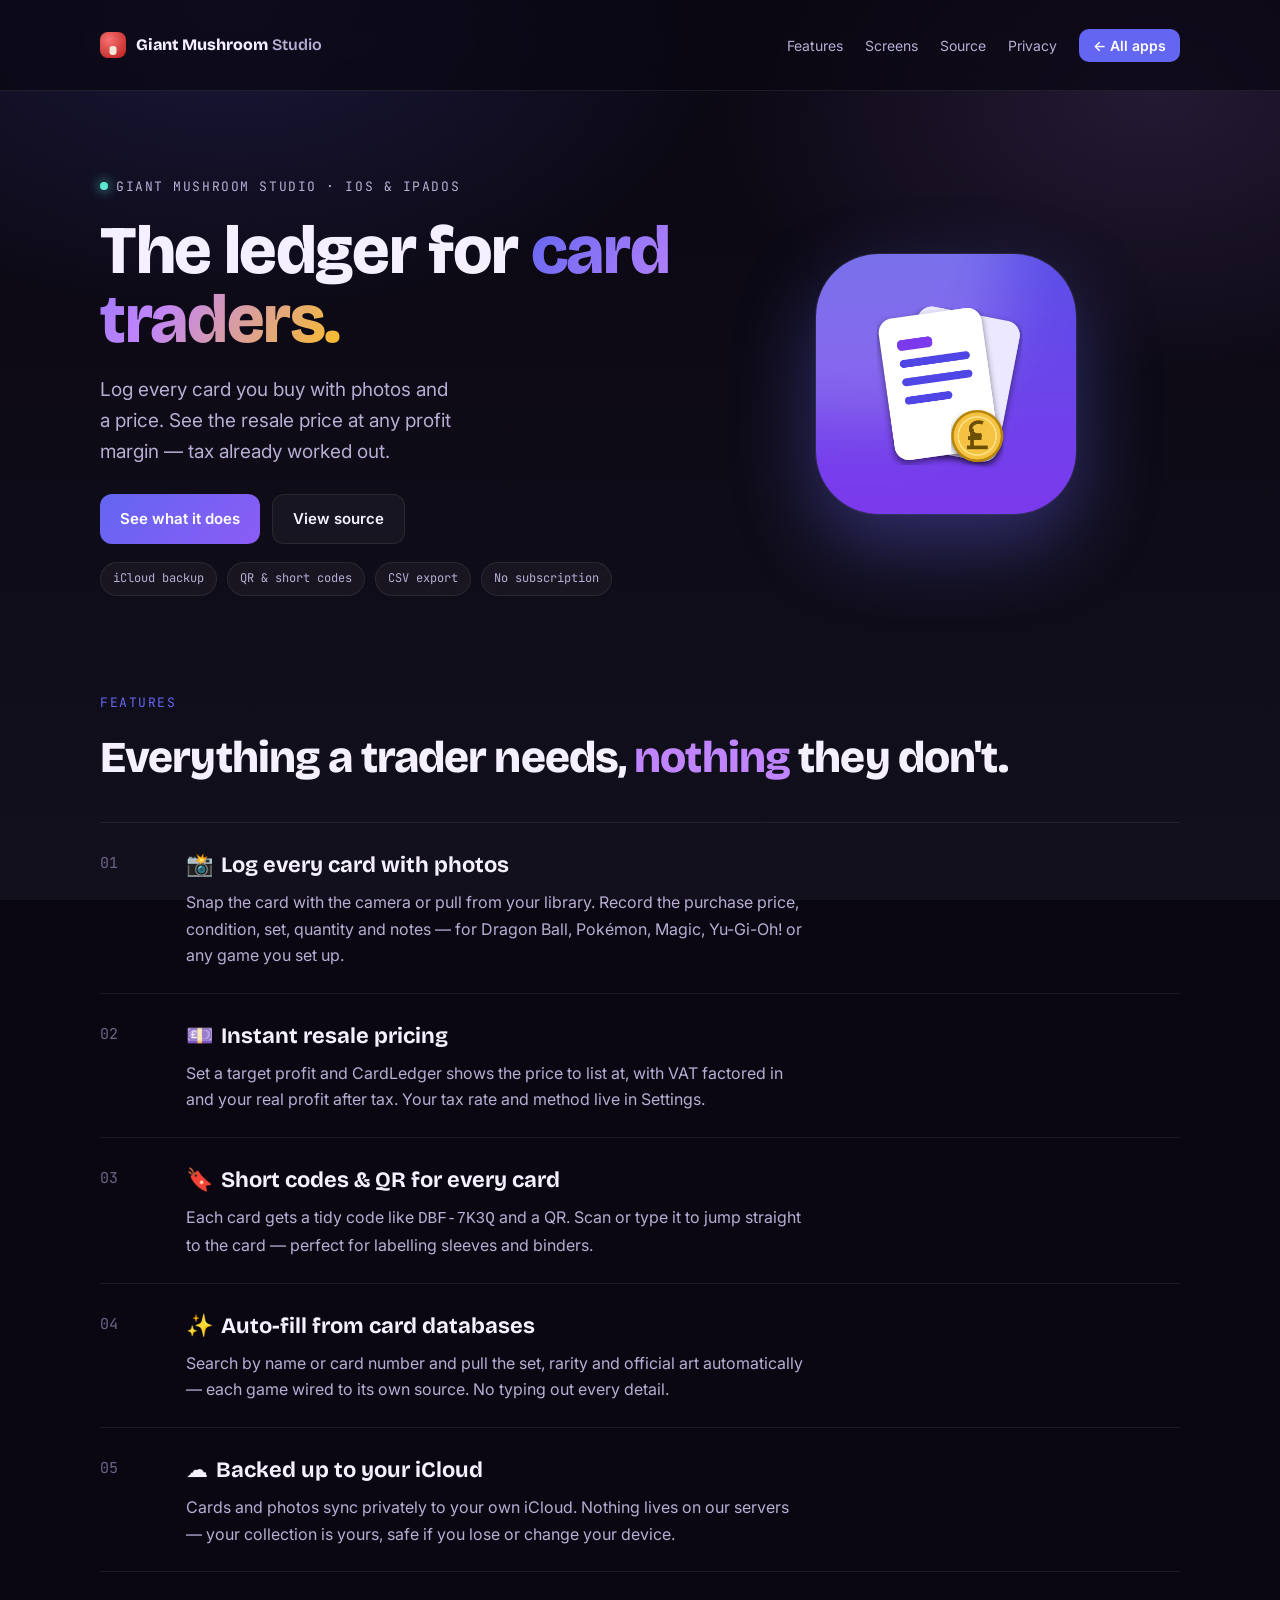
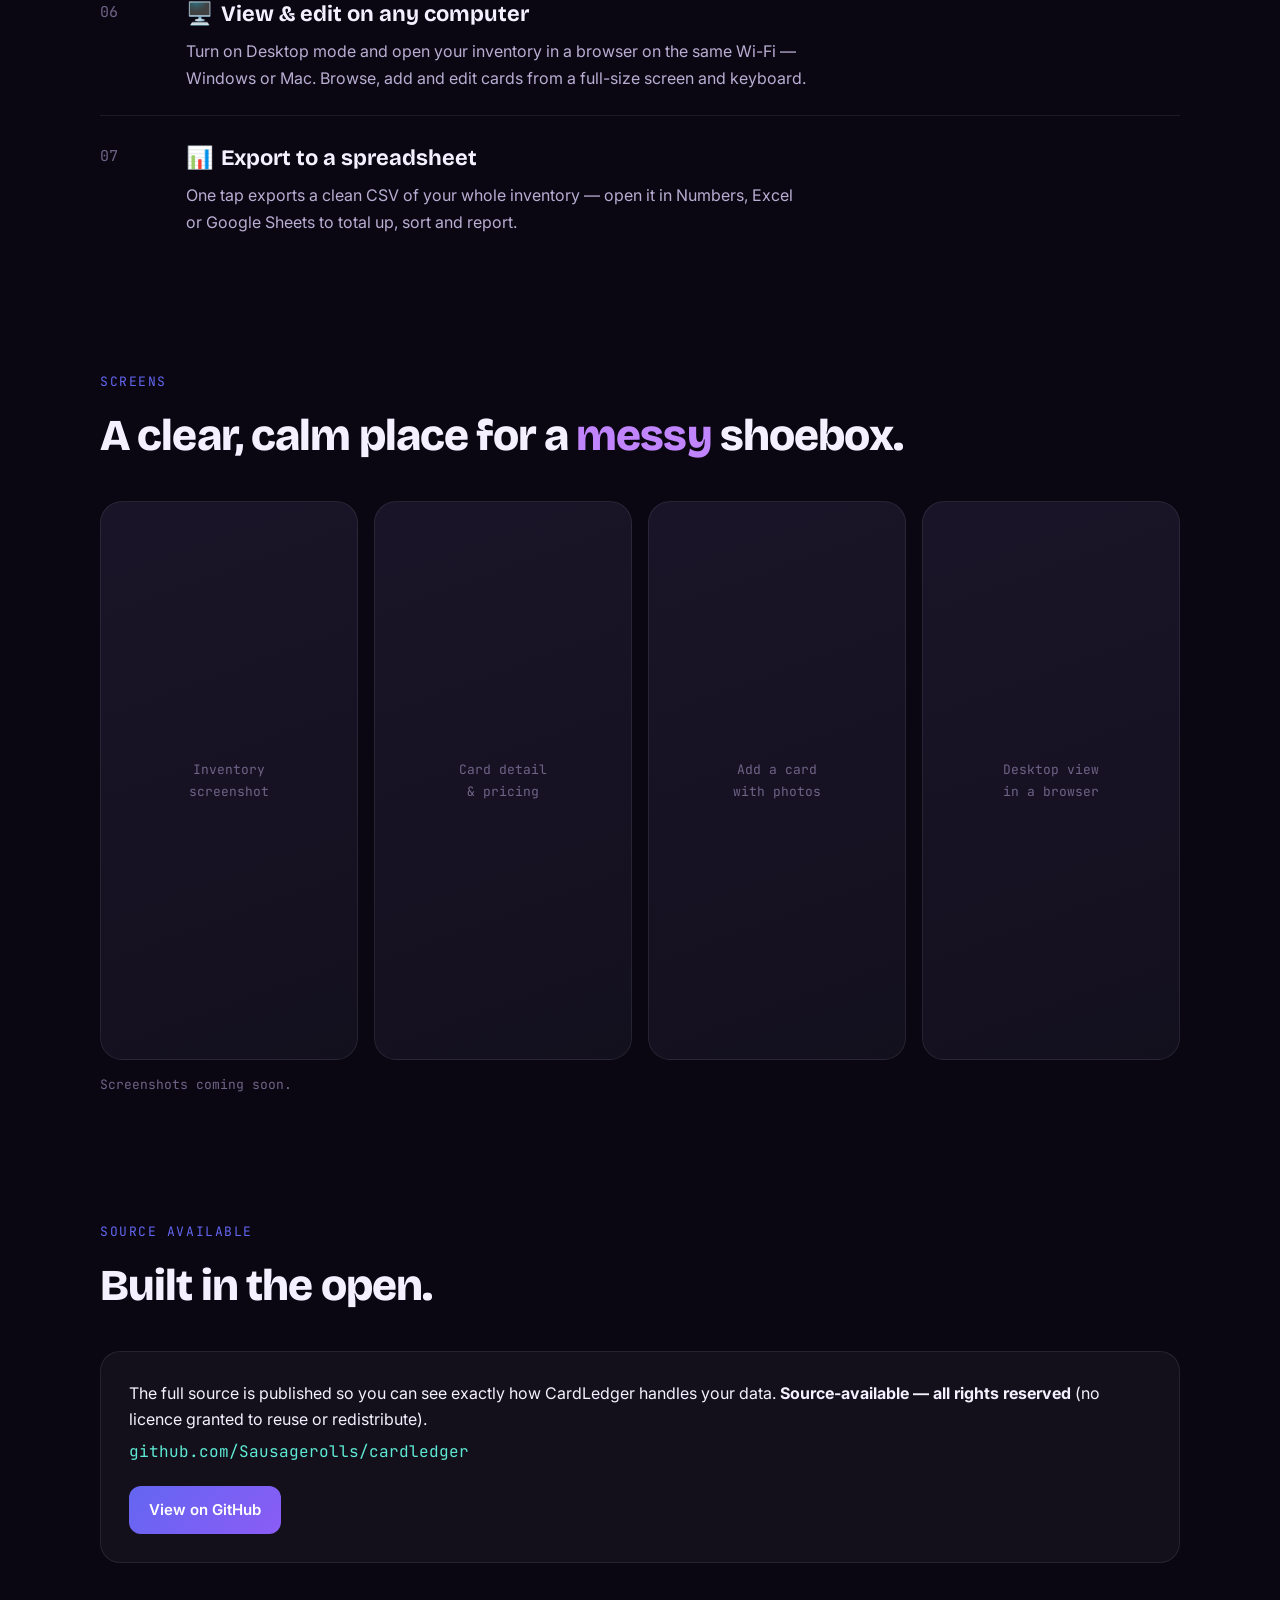
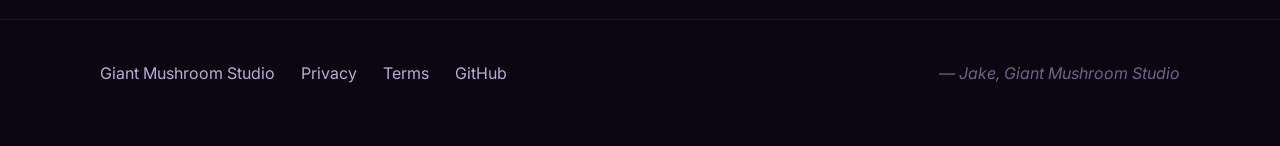
==== marketing/ledger/index.html @ 9a64c19f "Fix marketing path leger->ledger and dynamic scanner height - Rename marketing/leger -> marketing/le" ====
<!DOCTYPE html>
<html lang="en">
<head>
<meta charset="utf-8">
<meta name="viewport" content="width=device-width, initial-scale=1">
<title>CardLedger — Trading-card inventory & pricing · Giant Mushroom Studio</title>
<meta name="description" content="Log the cards you buy with photos, set your price, and instantly see the resale price at any profit margin with tax factored in. iCloud backup, QR codes, and a browser view for your desktop.">
<meta property="og:title" content="CardLedger — Trading-card inventory & pricing">
<meta property="og:description" content="For card traders: log purchases with photos, price for profit with VAT, back up to iCloud, view on any computer.">
<meta property="og:image" content="assets/icon.png">
<link rel="icon" type="image/svg+xml" href="favicon.svg">
<link rel="preconnect" href="https://fonts.googleapis.com">
<link rel="preconnect" href="https://fonts.gstatic.com" crossorigin>
<link href="https://fonts.googleapis.com/css2?family=Bricolage+Grotesque:opsz,wght@12..96,400;12..96,600;12..96,700;12..96,800&family=Inter:wght@400;500;600;700&family=JetBrains+Mono:wght@400;500&display=swap" rel="stylesheet">
<link rel="stylesheet" href="styles.css">
</head>
<body>

<div class="spores" aria-hidden="true">
  <span style="--x:8%;--d:28s;--s:6px;--t:0s"></span>
  <span style="--x:21%;--d:22s;--s:8px;--t:8s"></span>
  <span style="--x:38%;--d:26s;--s:3px;--t:1s"></span>
  <span style="--x:55%;--d:20s;--s:4px;--t:10s"></span>
  <span style="--x:72%;--d:24s;--s:5px;--t:3s"></span>
  <span style="--x:87%;--d:28s;--s:4px;--t:11s"></span>
  <span style="--x:94%;--d:30s;--s:6px;--t:5s"></span>
</div>

<nav class="topnav">
  <div class="wrap">
    <a class="brand" href="https://www.giantmushroom.studio">
      <span class="brand-mark" aria-hidden="true"></span>
      <span>Giant Mushroom <em>Studio</em></span>
    </a>
    <ul class="nav-links">
      <li><a href="#features">Features</a></li>
      <li><a href="#screens">Screens</a></li>
      <li><a href="#source">Source</a></li>
      <li><a href="privacy.html">Privacy</a></li>
      <li><a href="https://www.giantmushroom.studio#apps" class="nav-cta">← All apps</a></li>
    </ul>
  </div>
</nav>

<header class="hero">
  <div class="wrap hero-inner">
    <div>
      <span class="eyebrow"><span class="dot"></span> Giant Mushroom Studio · iOS &amp; iPadOS</span>
      <h1>The ledger for <span class="grad">card traders.</span></h1>
      <p class="sub">Log every card you buy with photos and a price. See the resale price at any profit margin — tax already worked out.</p>
      <div class="hero-ctas">
        <a class="btn btn-primary" href="#features">See what it does</a>
        <a class="btn btn-ghost" href="#source">View source</a>
      </div>
      <div class="badges">
        <span class="badge">iCloud backup</span>
        <span class="badge">QR &amp; short codes</span>
        <span class="badge">CSV export</span>
        <span class="badge">No subscription</span>
      </div>
    </div>
    <div class="hero-art">
      <img class="icon" src="assets/icon.png" alt="CardLedger app icon">
    </div>
  </div>
</header>

<section id="features">
  <div class="wrap">
    <div class="section-eyebrow">Features</div>
    <h2 class="section-title">Everything a trader needs, <em>nothing</em> they don't.</h2>

    <div class="feature"><div class="num">01</div><div>
      <h3><span class="ic">📸</span>Log every card with photos</h3>
      <p>Snap the card with the camera or pull from your library. Record the purchase price, condition, set, quantity and notes — for Dragon Ball, Pokémon, Magic, Yu-Gi-Oh! or any game you set up.</p></div></div>

    <div class="feature"><div class="num">02</div><div>
      <h3><span class="ic">💷</span>Instant resale pricing</h3>
      <p>Set a target profit and CardLedger shows the price to list at, with VAT factored in and your real profit after tax. Your tax rate and method live in Settings.</p></div></div>

    <div class="feature"><div class="num">03</div><div>
      <h3><span class="ic">🔖</span>Short codes &amp; QR for every card</h3>
      <p>Each card gets a tidy code like <code>DBF-7K3Q</code> and a QR. Scan or type it to jump straight to the card — perfect for labelling sleeves and binders.</p></div></div>

    <div class="feature"><div class="num">04</div><div>
      <h3><span class="ic">✨</span>Auto-fill from card databases</h3>
      <p>Search by name or card number and pull the set, rarity and official art automatically — each game wired to its own source. No typing out every detail.</p></div></div>

    <div class="feature"><div class="num">05</div><div>
      <h3><span class="ic">☁️</span>Backed up to your iCloud</h3>
      <p>Cards and photos sync privately to your own iCloud. Nothing lives on our servers — your collection is yours, safe if you lose or change your device.</p></div></div>

    <div class="feature"><div class="num">06</div><div>
      <h3><span class="ic">🖥️</span>View &amp; edit on any computer</h3>
      <p>Turn on Desktop mode and open your inventory in a browser on the same Wi-Fi — Windows or Mac. Browse, add and edit cards from a full-size screen and keyboard.</p></div></div>

    <div class="feature"><div class="num">07</div><div>
      <h3><span class="ic">📊</span>Export to a spreadsheet</h3>
      <p>One tap exports a clean CSV of your whole inventory — open it in Numbers, Excel or Google Sheets to total up, sort and report.</p></div></div>
  </div>
</section>

<section id="screens">
  <div class="wrap">
    <div class="section-eyebrow">Screens</div>
    <h2 class="section-title">A clear, calm place for a <em>messy</em> shoebox.</h2>
    <div class="shots">
      <div class="shot">Inventory<br>screenshot</div>
      <div class="shot">Card detail<br>&amp; pricing</div>
      <div class="shot">Add a card<br>with photos</div>
      <div class="shot">Desktop view<br>in a browser</div>
    </div>
    <p style="color:var(--text-dim);font-family:var(--font-mono);font-size:13px;margin-top:14px">Screenshots coming soon.</p>
  </div>
</section>

<section id="source">
  <div class="wrap">
    <div class="section-eyebrow">Source available</div>
    <h2 class="section-title">Built in the open.</h2>
    <div class="source">
      <div>
        <p style="margin:0 0 6px">The full source is published so you can see exactly how CardLedger handles your data. <strong>Source-available — all rights reserved</strong> (no licence granted to reuse or redistribute).</p>
        <code>github.com/Sausagerolls/cardledger</code>
      </div>
      <a class="btn btn-primary" href="https://github.com/Sausagerolls/cardledger">View on GitHub</a>
    </div>
  </div>
</section>

<footer>
  <div class="wrap cols">
    <a href="https://www.giantmushroom.studio">Giant Mushroom Studio</a>
    <a href="privacy.html">Privacy</a>
    <a href="terms.html">Terms</a>
    <a href="https://github.com/Sausagerolls/cardledger">GitHub</a>
    <span class="sign">— Jake, Giant Mushroom Studio</span>
  </div>
</footer>

</body>
</html>
---- marketing/ledger/styles.css ----
/* CardLedger — a Giant Mushroom Studio product page. Matches giantmushroom.studio. */
:root {
  --bg:        #0a0712;
  --bg-2:      #13101e;
  --bg-3:      #1a1428;
  --surface:   rgba(255, 255, 255, 0.04);
  --surface-2: rgba(255, 255, 255, 0.06);
  --hairline:  rgba(255, 255, 255, 0.08);

  --spore:     #c084fc;
  --cap:       #f87171;
  --gold:      #fbbf24;
  --mint:      #5eead4;
  --indigo:    #6366f1;
  --rose:      #fb7185;

  --text:      #f5f0ff;
  --text-mid:  #b8aed3;
  --text-dim:  #6f6488;

  --accent:    #6366f1;        /* CardLedger's accent */
  --accent-2:  #8b5cf6;

  --font-display: 'Bricolage Grotesque', system-ui, sans-serif;
  --font-body:    'Inter', system-ui, sans-serif;
  --font-mono:    'JetBrains Mono', ui-monospace, monospace;

  --ease-out: cubic-bezier(0.16, 1, 0.3, 1);
  --ease-pop: cubic-bezier(0.34, 1.56, 0.64, 1);
}

*, *::before, *::after { box-sizing: border-box; }
html, body { margin: 0; padding: 0; }
html { scroll-behavior: smooth; }
body {
  background: var(--bg);
  color: var(--text);
  font-family: var(--font-body);
  font-size: 16px;
  line-height: 1.65;
  -webkit-font-smoothing: antialiased;
  overflow-x: hidden;
}
body::before {            /* ambient gradient wash */
  content: ""; position: fixed; inset: 0; z-index: -2;
  background:
    radial-gradient(60% 50% at 18% 0%, rgba(99,102,241,0.18), transparent 70%),
    radial-gradient(50% 45% at 90% 10%, rgba(192,132,252,0.14), transparent 70%),
    linear-gradient(180deg, var(--bg), var(--bg-2));
}
a { color: inherit; text-decoration: none; }
img { max-width: 100%; display: block; }

/* floating spores */
.spores { position: fixed; inset: 0; z-index: -1; pointer-events: none; overflow: hidden; }
.spores span {
  position: absolute; bottom: -20px; left: var(--x);
  width: var(--s); height: var(--s); border-radius: 50%;
  background: var(--spore); opacity: .5;
  filter: blur(.3px);
  animation: rise var(--d) linear var(--t) infinite;
}
@keyframes rise {
  0% { transform: translateY(0) translateX(0); opacity: 0; }
  10% { opacity: .55; }
  90% { opacity: .35; }
  100% { transform: translateY(-105vh) translateX(20px); opacity: 0; }
}

.wrap { width: min(1080px, 92vw); margin: 0 auto; }

/* nav */
.topnav {
  position: sticky; top: 0; z-index: 20;
  display: flex; align-items: center; gap: 18px;
  padding: 16px 0; backdrop-filter: blur(16px);
  background: color-mix(in srgb, var(--bg) 72%, transparent);
  border-bottom: 1px solid var(--hairline);
}
.topnav .wrap { display: flex; align-items: center; gap: 18px; width: min(1080px,92vw); }
.brand { display: flex; align-items: center; gap: 10px; font-family: var(--font-display); font-weight: 800; }
.brand-mark { width: 26px; height: 26px; border-radius: 8px;
  background: radial-gradient(circle at 35% 30%, var(--cap), #b91c1c); position: relative; }
.brand-mark::after { content:""; position:absolute; left:50%; top:55%; width:7px; height:9px;
  transform:translateX(-50%); background:#f3e8d8; border-radius:3px; }
.brand em { color: var(--text-mid); font-style: normal; font-weight: 600; }
.nav-links { margin-left: auto; display: flex; gap: 22px; align-items: center; list-style: none; padding: 0; }
.nav-links a { color: var(--text-mid); font-size: 14px; }
.nav-links a:hover { color: var(--text); }
.nav-cta { padding: 8px 14px; border-radius: 10px; background: var(--accent); color: #fff !important; font-weight: 600; }

.btn { display: inline-flex; align-items: center; gap: 8px; padding: 12px 20px; border-radius: 12px;
  font-weight: 600; font-size: 15px; cursor: pointer; transition: transform .12s var(--ease-pop); }
.btn:hover { transform: translateY(-2px); }
.btn-primary { background: linear-gradient(135deg, var(--accent), var(--accent-2)); color: #fff; }
.btn-ghost { border: 1px solid var(--hairline); color: var(--text); background: var(--surface); }

/* hero */
.hero { padding: 80px 0 40px; }
.hero-inner { display: grid; grid-template-columns: 1.1fr .9fr; gap: 40px; align-items: center; }
.eyebrow { display: inline-flex; align-items: center; gap: 8px; color: var(--text-mid);
  font-family: var(--font-mono); font-size: 13px; text-transform: uppercase; letter-spacing: .12em; }
.eyebrow .dot { width: 8px; height: 8px; border-radius: 50%; background: var(--mint); box-shadow: 0 0 12px var(--mint); }
.hero h1 { font-family: var(--font-display); font-weight: 800; font-size: clamp(40px, 6vw, 68px);
  line-height: 1.02; margin: 18px 0 16px; letter-spacing: -.02em; }
.hero h1 .grad { background: linear-gradient(120deg, var(--accent), var(--spore), var(--gold));
  -webkit-background-clip: text; background-clip: text; color: transparent; }
.hero p.sub { color: var(--text-mid); font-size: 19px; max-width: 30ch; }
.hero-ctas { display: flex; gap: 12px; margin-top: 26px; flex-wrap: wrap; }
.hero-art { display: flex; justify-content: center; }
.hero-art .icon { width: min(260px, 60vw); border-radius: 24%;
  box-shadow: 0 30px 80px rgba(99,102,241,.4), 0 0 0 1px var(--hairline); }

.badges { display: flex; gap: 10px; margin-top: 18px; flex-wrap: wrap; }
.badge { font-family: var(--font-mono); font-size: 12px; color: var(--text-mid);
  border: 1px solid var(--hairline); border-radius: 999px; padding: 6px 12px; background: var(--surface); }

/* sections */
section { padding: 56px 0; }
.section-eyebrow { font-family: var(--font-mono); font-size: 13px; letter-spacing: .12em;
  text-transform: uppercase; color: var(--accent); }
.section-title { font-family: var(--font-display); font-weight: 800; font-size: clamp(28px,4vw,44px);
  margin: 8px 0 28px; letter-spacing: -.02em; }
.section-title em { font-style: normal; color: var(--spore); }

/* feature strips */
.feature { display: grid; grid-template-columns: 64px 1fr; gap: 22px; padding: 24px 0;
  border-top: 1px solid var(--hairline); align-items: start; }
.feature .num { font-family: var(--font-mono); color: var(--text-dim); font-size: 15px; padding-top: 4px; }
.feature h3 { font-family: var(--font-display); font-weight: 700; font-size: 22px; margin: 0 0 6px; }
.feature h3 .ic { margin-right: 8px; }
.feature p { color: var(--text-mid); margin: 0; max-width: 62ch; }

/* shots */
.shots { display: grid; grid-template-columns: repeat(auto-fit, minmax(200px, 1fr)); gap: 16px; }
.shot { aspect-ratio: 9/19.5; border-radius: 22px; border: 1px solid var(--hairline);
  background: linear-gradient(160deg, var(--bg-3), var(--bg-2)); display: flex; align-items: center;
  justify-content: center; color: var(--text-dim); font-family: var(--font-mono); font-size: 13px; text-align: center; padding: 12px; }

/* source box */
.source { display: flex; gap: 20px; align-items: center; flex-wrap: wrap; justify-content: space-between;
  background: var(--surface); border: 1px solid var(--hairline); border-radius: 20px; padding: 28px; }
.source code { font-family: var(--font-mono); color: var(--mint); }

/* legal pages */
.legal { padding: 60px 0; max-width: 760px; }
.legal h1 { font-family: var(--font-display); font-size: clamp(32px,5vw,48px); }
.legal h2 { font-family: var(--font-display); margin-top: 36px; }
.legal p, .legal li { color: var(--text-mid); }
.legal a { color: var(--accent); }
.legal .updated { color: var(--text-dim); font-family: var(--font-mono); font-size: 13px; }

/* footer */
footer { border-top: 1px solid var(--hairline); padding: 40px 0 60px; color: var(--text-mid); }
footer .cols { display: flex; gap: 26px; flex-wrap: wrap; align-items: center; }
footer a { color: var(--text-mid); }
footer a:hover { color: var(--text); }
footer .sign { margin-left: auto; color: var(--text-dim); font-style: italic; }

@media (max-width: 760px) {
  .hero-inner { grid-template-columns: 1fr; }
  .nav-links { display: none; }
  .feature { grid-template-columns: 1fr; gap: 6px; }
  .feature .num { padding-top: 0; }
}
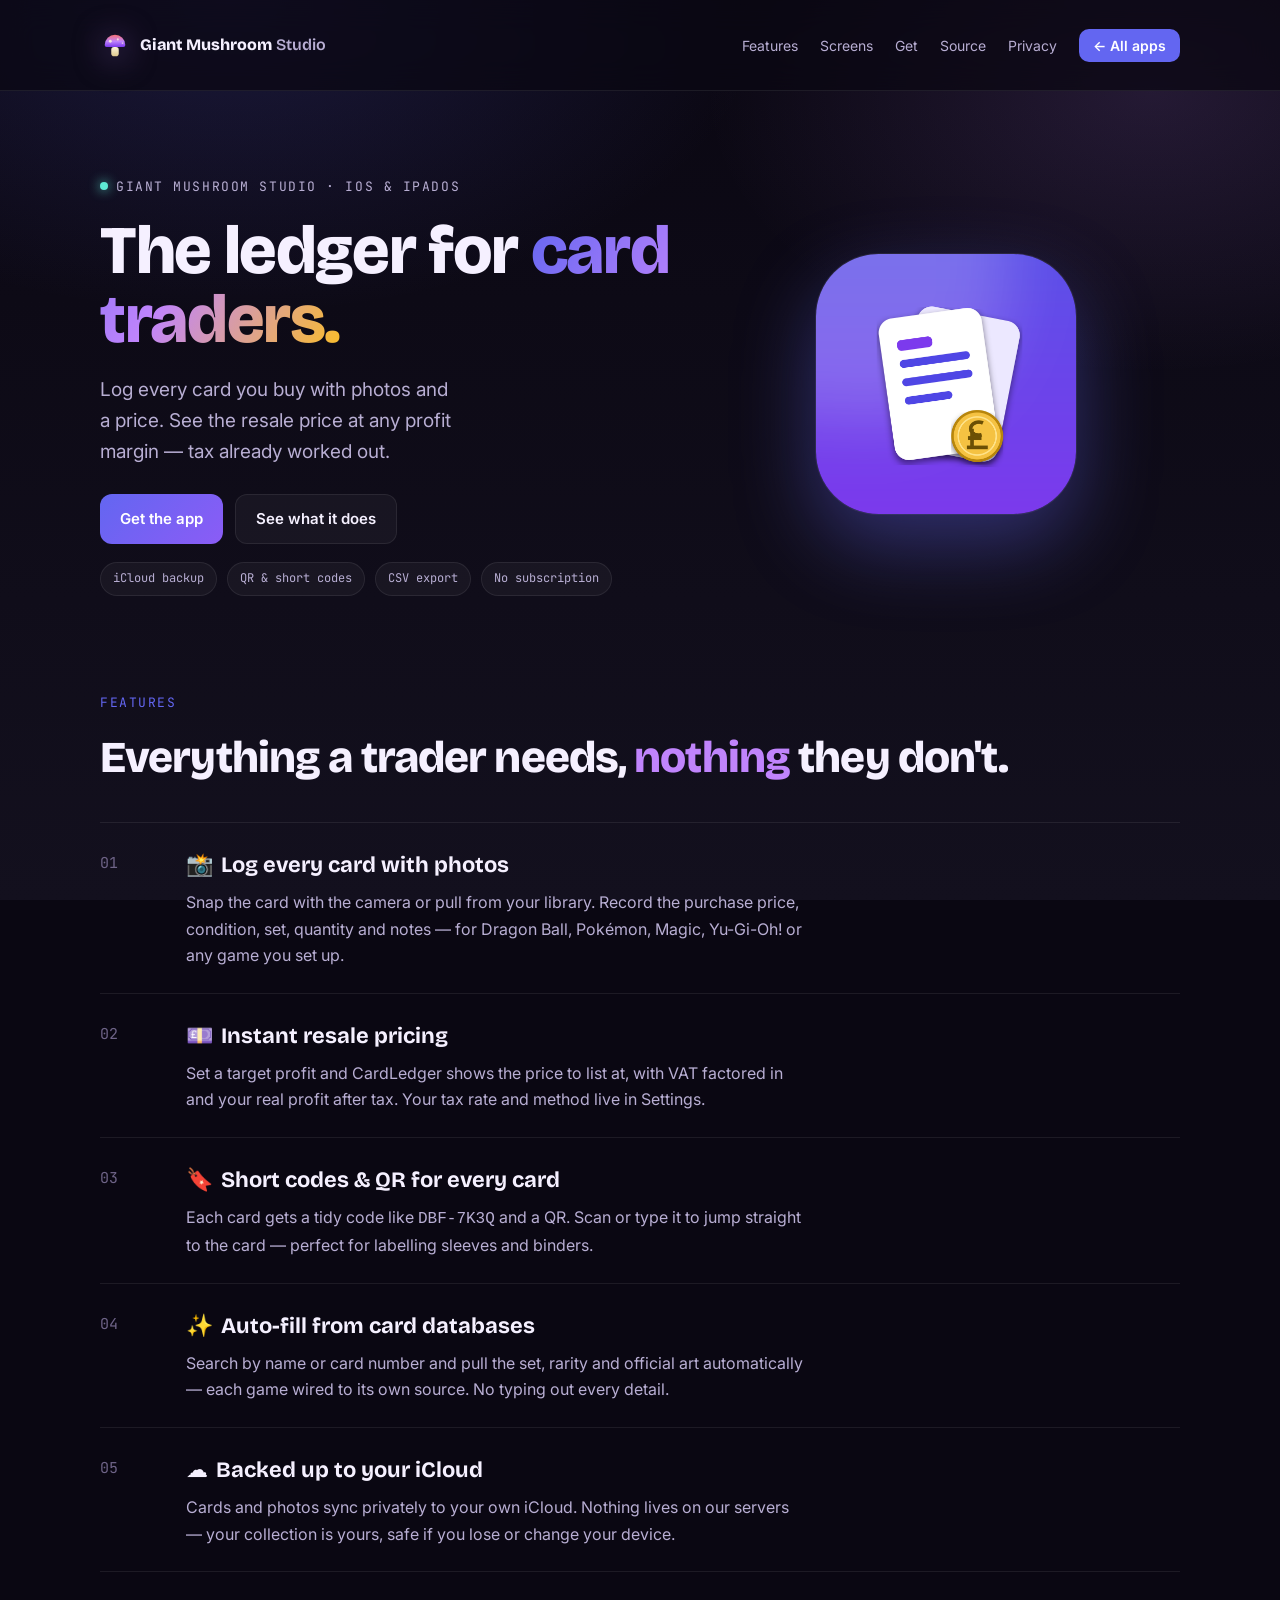
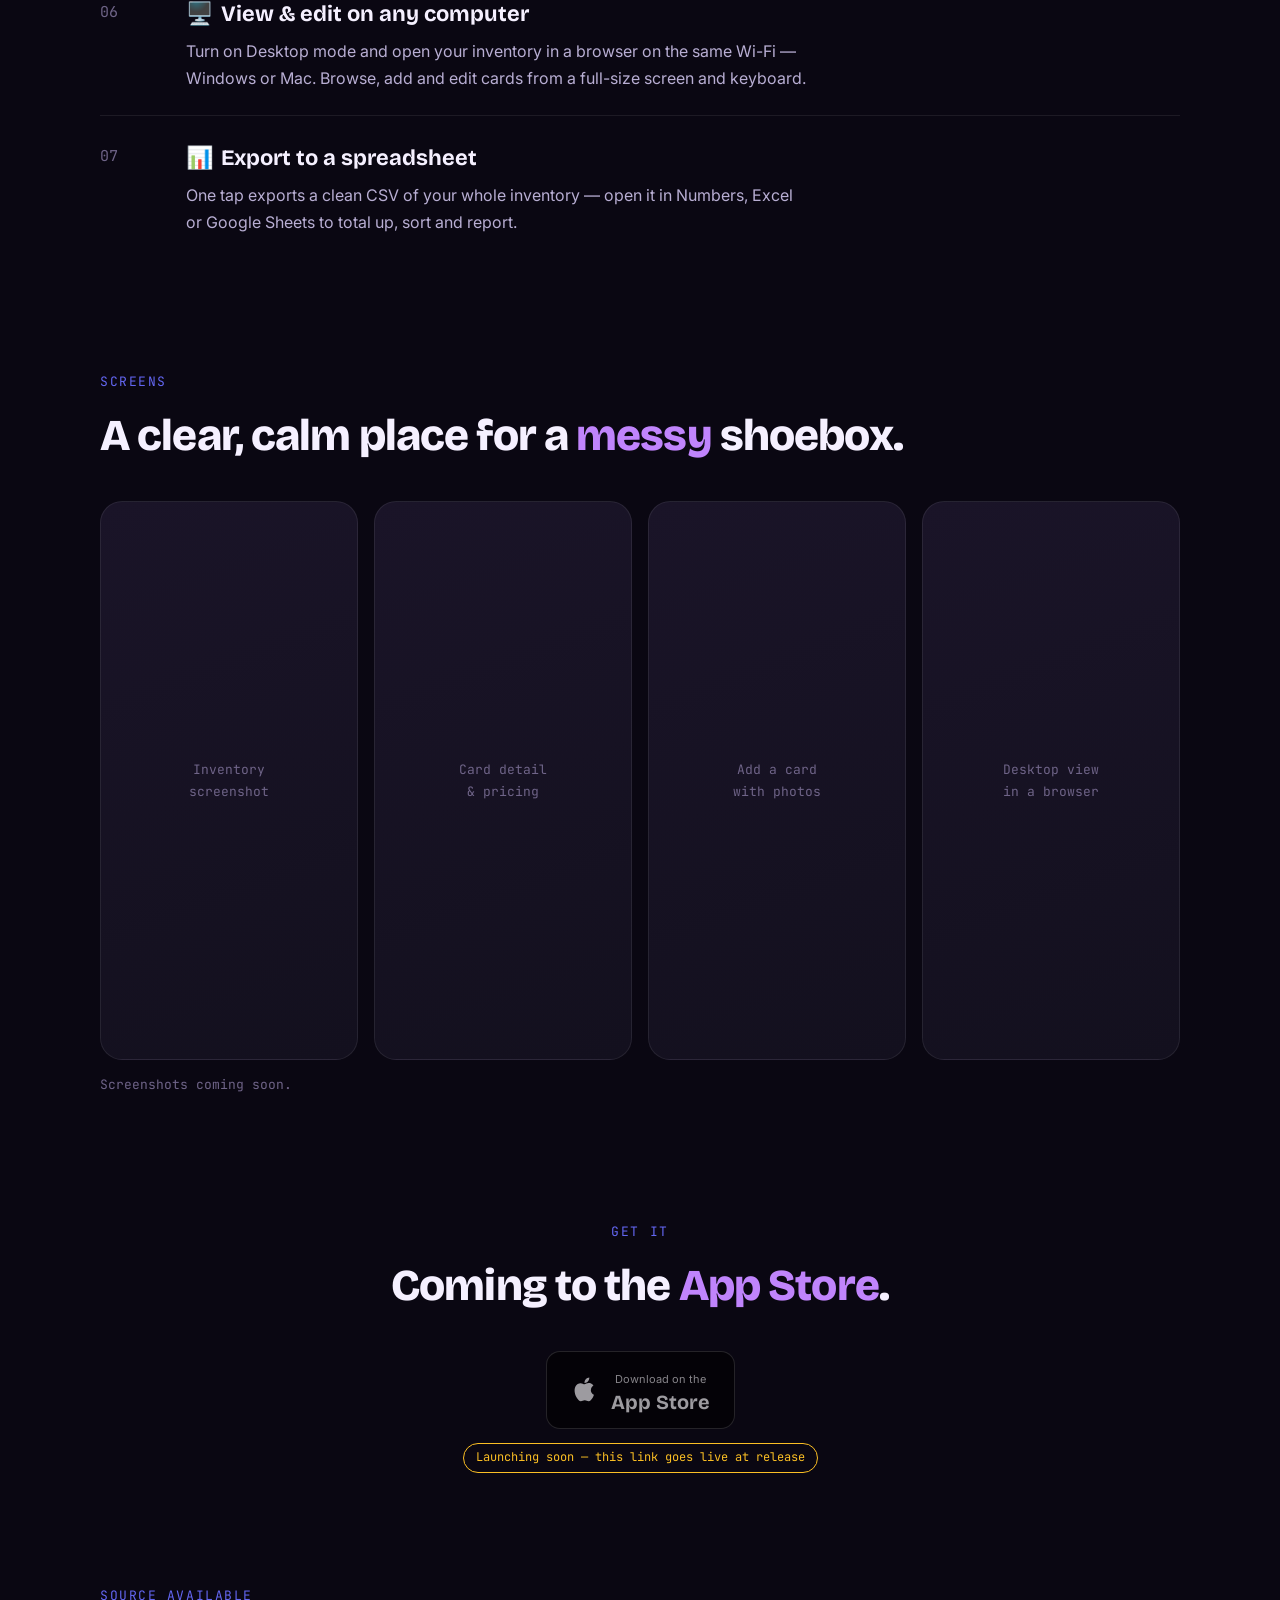
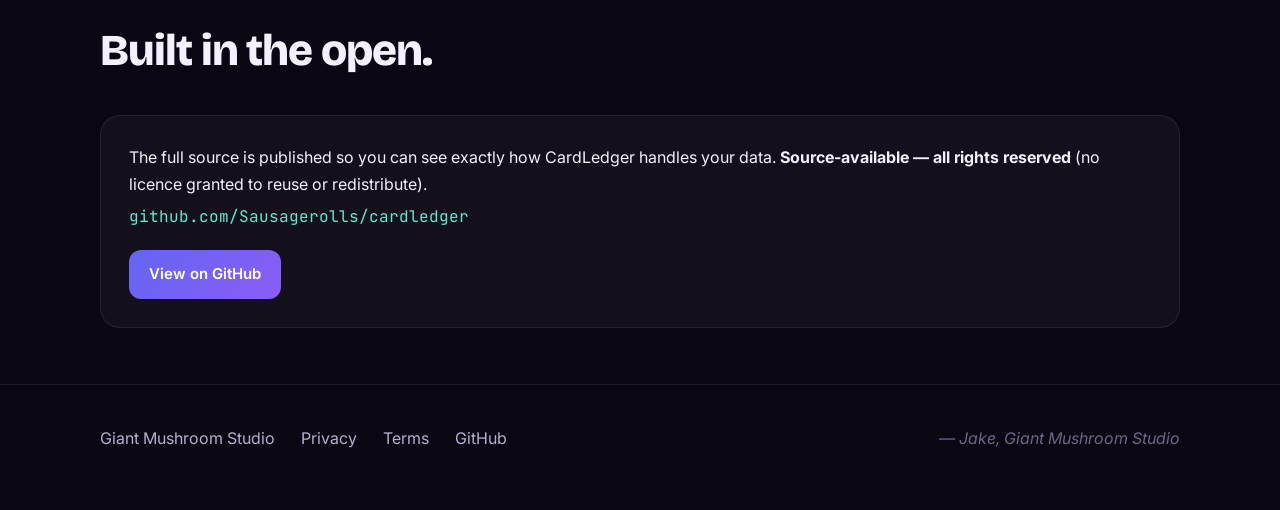
==== commit b9822496: "Per-instance card tracking, search by printed number, site logo + App Store section App: - Adding N " ====
--- a/marketing/ledger/index.html
+++ b/marketing/ledger/index.html
@@ -29,12 +29,13 @@
 <nav class="topnav">
   <div class="wrap">
     <a class="brand" href="https://www.giantmushroom.studio">
-      <span class="brand-mark" aria-hidden="true"></span>
+      <img class="brand-mark" src="assets/gm-logo.svg" alt="Giant Mushroom Studio logo">
       <span>Giant Mushroom <em>Studio</em></span>
     </a>
     <ul class="nav-links">
       <li><a href="#features">Features</a></li>
       <li><a href="#screens">Screens</a></li>
+      <li><a href="#get">Get</a></li>
       <li><a href="#source">Source</a></li>
       <li><a href="privacy.html">Privacy</a></li>
       <li><a href="https://www.giantmushroom.studio#apps" class="nav-cta">← All apps</a></li>
@@ -49,8 +50,8 @@
       <h1>The ledger for <span class="grad">card traders.</span></h1>
       <p class="sub">Log every card you buy with photos and a price. See the resale price at any profit margin — tax already worked out.</p>
       <div class="hero-ctas">
-        <a class="btn btn-primary" href="#features">See what it does</a>
-        <a class="btn btn-ghost" href="#source">View source</a>
+        <a class="btn btn-primary" href="#get">Get the app</a>
+        <a class="btn btn-ghost" href="#features">See what it does</a>
       </div>
       <div class="badges">
         <span class="badge">iCloud backup</span>
@@ -114,6 +115,19 @@
   </div>
 </section>
 
+<section id="get">
+  <div class="wrap get">
+    <div class="section-eyebrow">Get it</div>
+    <h2 class="section-title">Coming to the <em>App&nbsp;Store</em>.</h2>
+    <!-- LAUNCH: replace href="#" with the App Store URL and remove the "soon" class + soon-tag. -->
+    <a class="appstore soon" href="#" aria-disabled="true">
+      <svg viewBox="0 0 24 24" aria-hidden="true"><path d="M17.05 12.04c-.03-2.6 2.12-3.85 2.22-3.91-1.21-1.77-3.09-2.01-3.76-2.04-1.6-.16-3.12.94-3.93.94-.81 0-2.06-.92-3.39-.9-1.74.03-3.35 1.01-4.25 2.57-1.81 3.14-.46 7.78 1.3 10.32.86 1.24 1.88 2.63 3.22 2.58 1.29-.05 1.78-.83 3.34-.83 1.56 0 2 .83 3.37.81 1.39-.03 2.27-1.26 3.12-2.51.98-1.44 1.39-2.83 1.41-2.9-.03-.01-2.7-1.04-2.72-4.13zM14.6 4.59c.71-.86 1.19-2.06 1.06-3.25-1.02.04-2.26.68-2.99 1.54-.66.76-1.23 1.98-1.08 3.15 1.14.09 2.3-.58 3.01-1.44z"/></svg>
+      <span><span class="small">Download on the</span><br><span class="big">App Store</span></span>
+    </a>
+    <div><span class="soon-tag">Launching soon — this link goes live at release</span></div>
+  </div>
+</section>
+
 <section id="source">
   <div class="wrap">
     <div class="section-eyebrow">Source available</div>
--- a/marketing/ledger/styles.css
+++ b/marketing/ledger/styles.css
@@ -79,10 +79,10 @@
 }
 .topnav .wrap { display: flex; align-items: center; gap: 18px; width: min(1080px,92vw); }
 .brand { display: flex; align-items: center; gap: 10px; font-family: var(--font-display); font-weight: 800; }
-.brand-mark { width: 26px; height: 26px; border-radius: 8px;
-  background: radial-gradient(circle at 35% 30%, var(--cap), #b91c1c); position: relative; }
-.brand-mark::after { content:""; position:absolute; left:50%; top:55%; width:7px; height:9px;
-  transform:translateX(-50%); background:#f3e8d8; border-radius:3px; }
+.brand-mark { width: 30px; height: 30px; display: block;
+  filter: drop-shadow(0 4px 16px rgba(192, 132, 252, 0.5));
+  animation: bob 4s var(--ease-out) infinite; }
+@keyframes bob { 0%,100% { transform: translateY(0) rotate(-1deg); } 50% { transform: translateY(-3px) rotate(1deg); } }
 .brand em { color: var(--text-mid); font-style: normal; font-weight: 600; }
 .nav-links { margin-left: auto; display: flex; gap: 22px; align-items: center; list-style: none; padding: 0; }
 .nav-links a { color: var(--text-mid); font-size: 14px; }
@@ -150,6 +150,19 @@
 .legal a { color: var(--accent); }
 .legal .updated { color: var(--text-dim); font-family: var(--font-mono); font-size: 13px; }
 
+/* App Store */
+.get { text-align: center; }
+.appstore { display: inline-flex; align-items: center; gap: 12px; background: #000; color: #fff;
+  border: 1px solid rgba(255,255,255,.22); border-radius: 14px; padding: 12px 24px;
+  transition: transform .12s var(--ease-pop); }
+.appstore:hover { transform: translateY(-2px); }
+.appstore svg { width: 28px; height: 28px; fill: #fff; }
+.appstore .small { font-size: 11px; opacity: .85; line-height: 1.1; }
+.appstore .big { font-family: var(--font-display); font-size: 20px; font-weight: 700; line-height: 1.1; }
+.appstore.soon { opacity: .6; cursor: not-allowed; }
+.soon-tag { display: inline-block; margin-top: 14px; font-family: var(--font-mono); font-size: 12px;
+  color: var(--gold); border: 1px solid var(--gold); border-radius: 999px; padding: 4px 12px; }
+
 /* footer */
 footer { border-top: 1px solid var(--hairline); padding: 40px 0 60px; color: var(--text-mid); }
 footer .cols { display: flex; gap: 26px; flex-wrap: wrap; align-items: center; }
